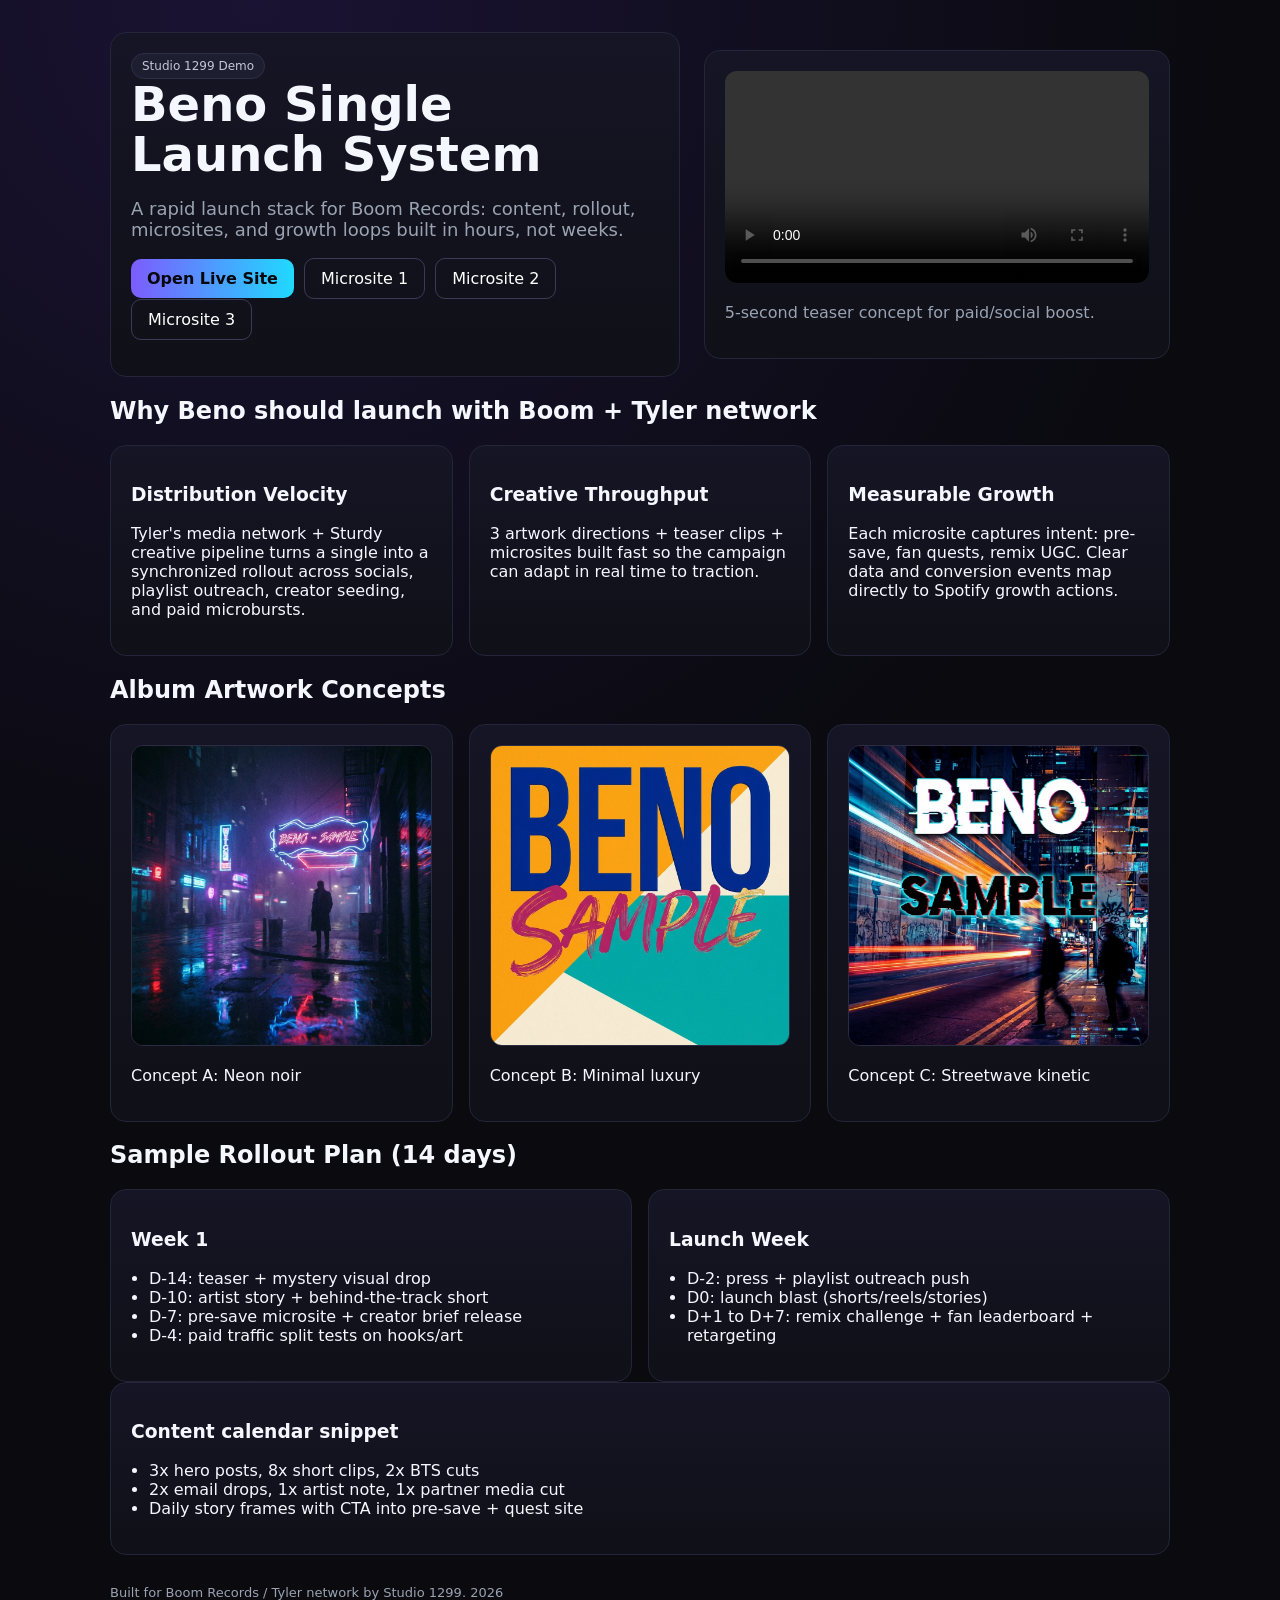
==== beno/index.html @ a6c690a3 "feat: add Beno pitch demo routes, microsites, and launch assets" ====
<!doctype html><html><head><meta charset='utf-8'><meta name='viewport' content='width=device-width,initial-scale=1'><title>Beno x Boom Records Pitch</title><link rel='stylesheet' href='./assets/style.css'></head><body><div class='container'>
<div class='hero'>
<div class='card'><span class='tag'>Studio 1299 Demo</span><h1>Beno Single Launch System</h1><p class='sub'>A rapid launch stack for Boom Records: content, rollout, microsites, and growth loops built in hours, not weeks.</p>
<p><a class='btn primary' href='./live/'>Open Live Site</a><a class='btn' href='./microsites/quest/'>Microsite 1</a><a class='btn' href='./microsites/presave/'>Microsite 2</a><a class='btn' href='./microsites/remix/'>Microsite 3</a></p></div>
<div class='card'><video controls style='width:100%;border-radius:12px' src='./assets/beno-teaser-5s.mp4'></video><p class='muted'>5-second teaser concept for paid/social boost.</p></div>
</div>

<h2>Why Beno should launch with Boom + Tyler network</h2>
<div class='grid3'>
<div class='card'><h3>Distribution Velocity</h3><p>Tyler's media network + Sturdy creative pipeline turns a single into a synchronized rollout across socials, playlist outreach, creator seeding, and paid microbursts.</p></div>
<div class='card'><h3>Creative Throughput</h3><p>3 artwork directions + teaser clips + microsites built fast so the campaign can adapt in real time to traction.</p></div>
<div class='card'><h3>Measurable Growth</h3><p>Each microsite captures intent: pre-save, fan quests, remix UGC. Clear data and conversion events map directly to Spotify growth actions.</p></div>
</div>

<h2>Album Artwork Concepts</h2>
<div class='grid3'>
<div class='card'><img class='cover' src='./assets/beno-cover-1.png'><p>Concept A: Neon noir</p></div>
<div class='card'><img class='cover' src='./assets/beno-cover-2.png'><p>Concept B: Minimal luxury</p></div>
<div class='card'><img class='cover' src='./assets/beno-cover-3.png'><p>Concept C: Streetwave kinetic</p></div>
</div>

<h2>Sample Rollout Plan (14 days)</h2>
<div class='grid2'>
<div class='card'><h3>Week 1</h3><ul><li>D-14: teaser + mystery visual drop</li><li>D-10: artist story + behind-the-track short</li><li>D-7: pre-save microsite + creator brief release</li><li>D-4: paid traffic split tests on hooks/art</li></ul></div>
<div class='card'><h3>Launch Week</h3><ul><li>D-2: press + playlist outreach push</li><li>D0: launch blast (shorts/reels/stories)</li><li>D+1 to D+7: remix challenge + fan leaderboard + retargeting</li></ul></div>
</div>

<div class='card'><h3>Content calendar snippet</h3><ul><li>3x hero posts, 8x short clips, 2x BTS cuts</li><li>2x email drops, 1x artist note, 1x partner media cut</li><li>Daily story frames with CTA into pre-save + quest site</li></ul></div>
<footer>Built for Boom Records / Tyler network by Studio 1299. <span id='year'></span></footer>
</div><script src='./assets/app.js'></script></body></html>
---- beno/assets/style.css ----
:root{--bg:#0a0a0f;--card:#12121a;--text:#f5f7ff;--muted:#9aa3b2;--accent:#7c5cff;--accent2:#20d9ff}
*{box-sizing:border-box}body{margin:0;font-family:Inter,system-ui,Arial;background:radial-gradient(circle at 20% 0%,#1a1333 0,#0a0a0f 50%);color:var(--text)}
.container{max-width:1100px;margin:0 auto;padding:32px 20px}.hero{display:grid;grid-template-columns:1.1fr .9fr;gap:24px;align-items:center}
.card{background:linear-gradient(180deg,#151525,#101018);border:1px solid #24243a;border-radius:16px;padding:20px}
h1{font-size:48px;line-height:1.05;margin:0 0 12px}.sub{color:var(--muted);font-size:18px}
.btn{display:inline-block;padding:10px 16px;border-radius:10px;border:1px solid #3b3b58;color:white;text-decoration:none;margin-right:10px}
.btn.primary{background:linear-gradient(90deg,var(--accent),var(--accent2));border:0;color:#07070c;font-weight:700}
.grid3{display:grid;grid-template-columns:repeat(3,1fr);gap:16px}.grid2{display:grid;grid-template-columns:repeat(2,1fr);gap:16px}
img.cover{width:100%;border-radius:12px;border:1px solid #2b2b42}.tag{display:inline-block;background:#1e1e31;border:1px solid #2e2e49;border-radius:999px;padding:5px 10px;font-size:12px;color:#c2c8d4}
ul{padding-left:18px}.muted{color:var(--muted)}
footer{margin-top:30px;color:var(--muted);font-size:13px}
@media (max-width:900px){.hero,.grid3,.grid2{grid-template-columns:1fr}h1{font-size:34px}}
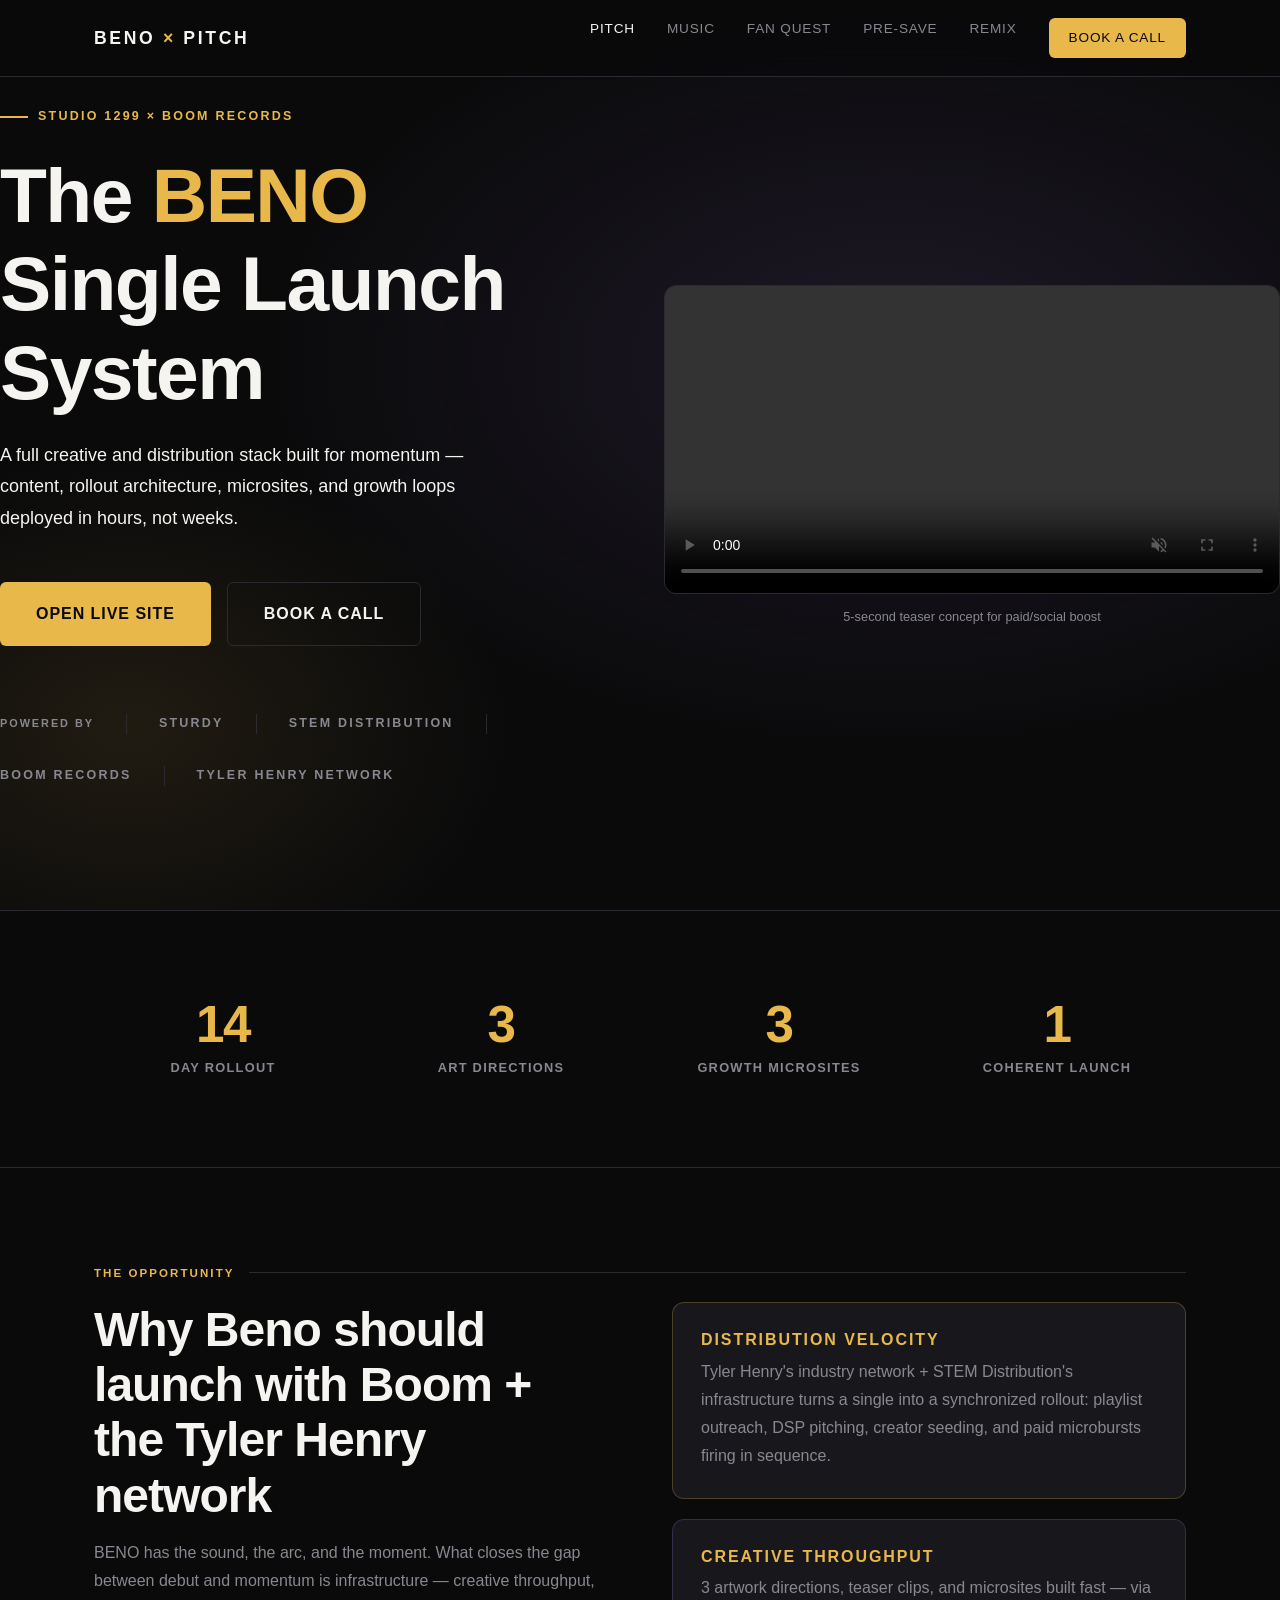
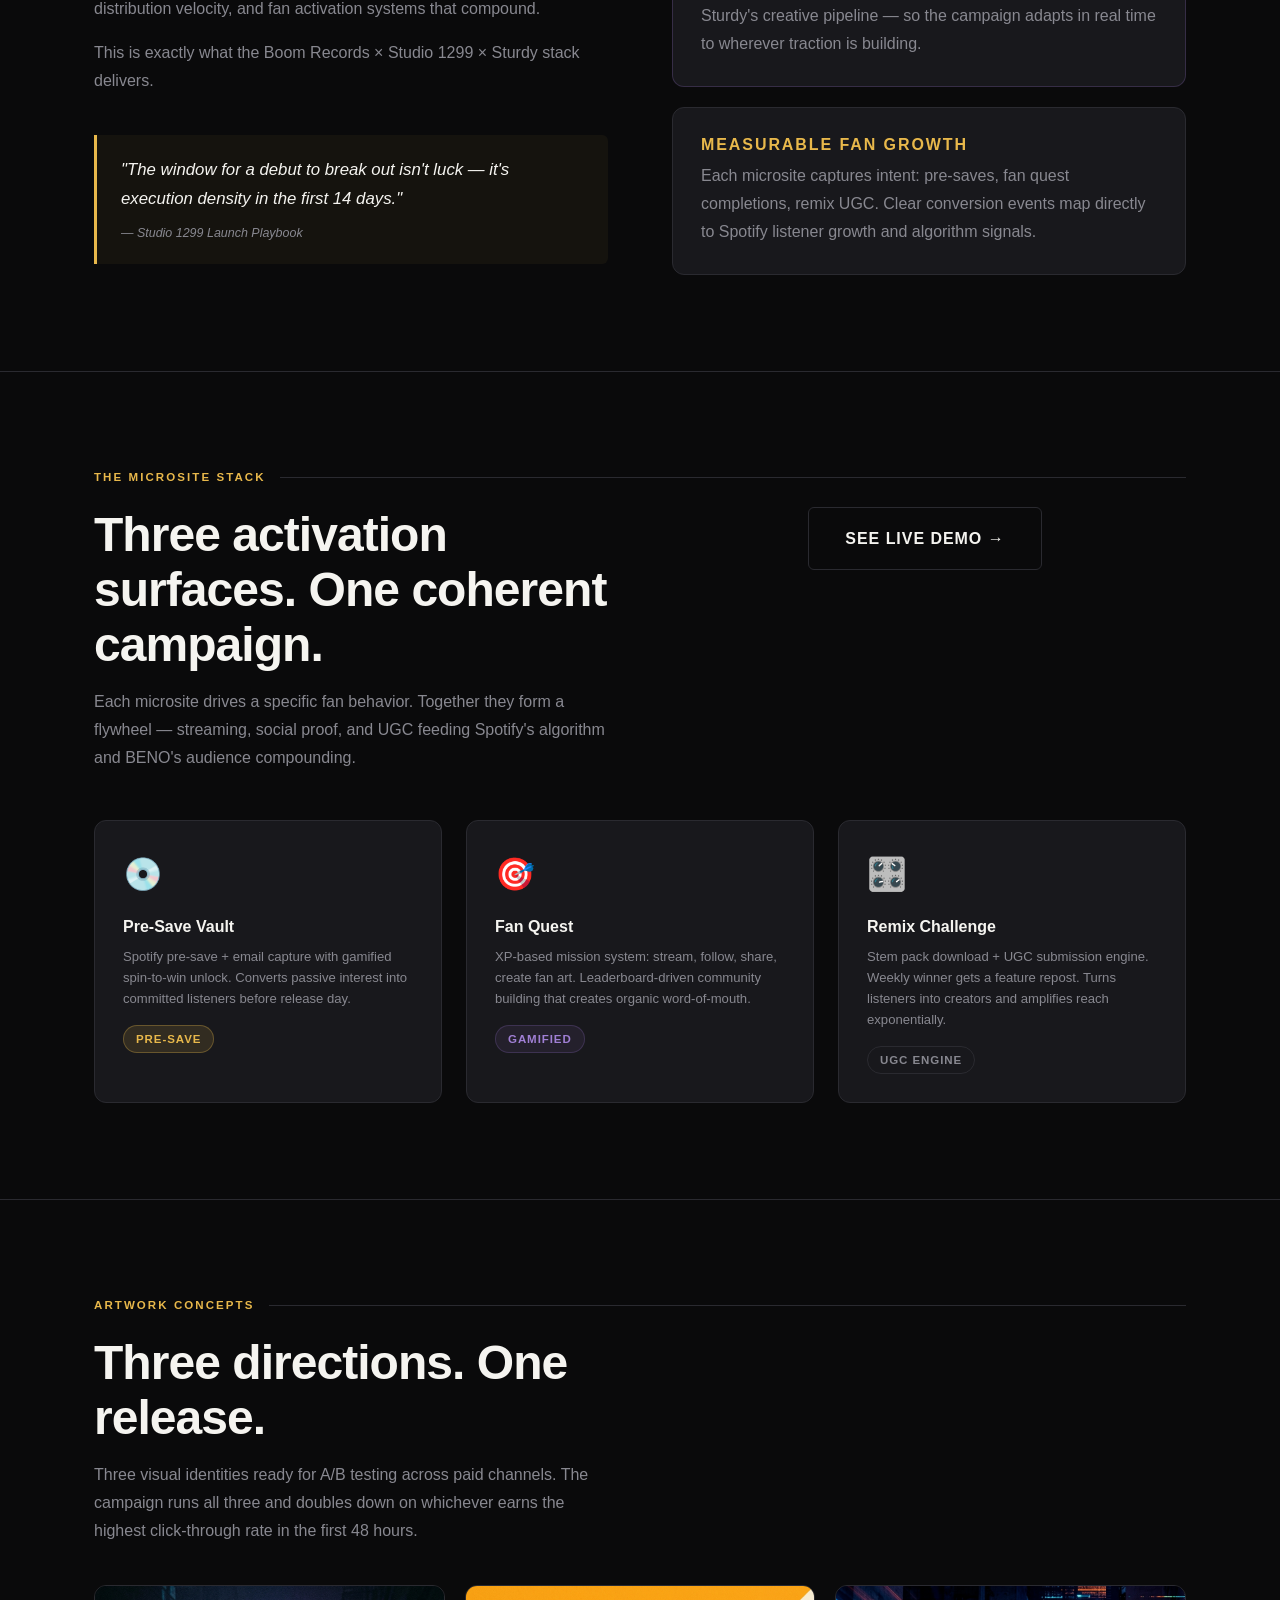
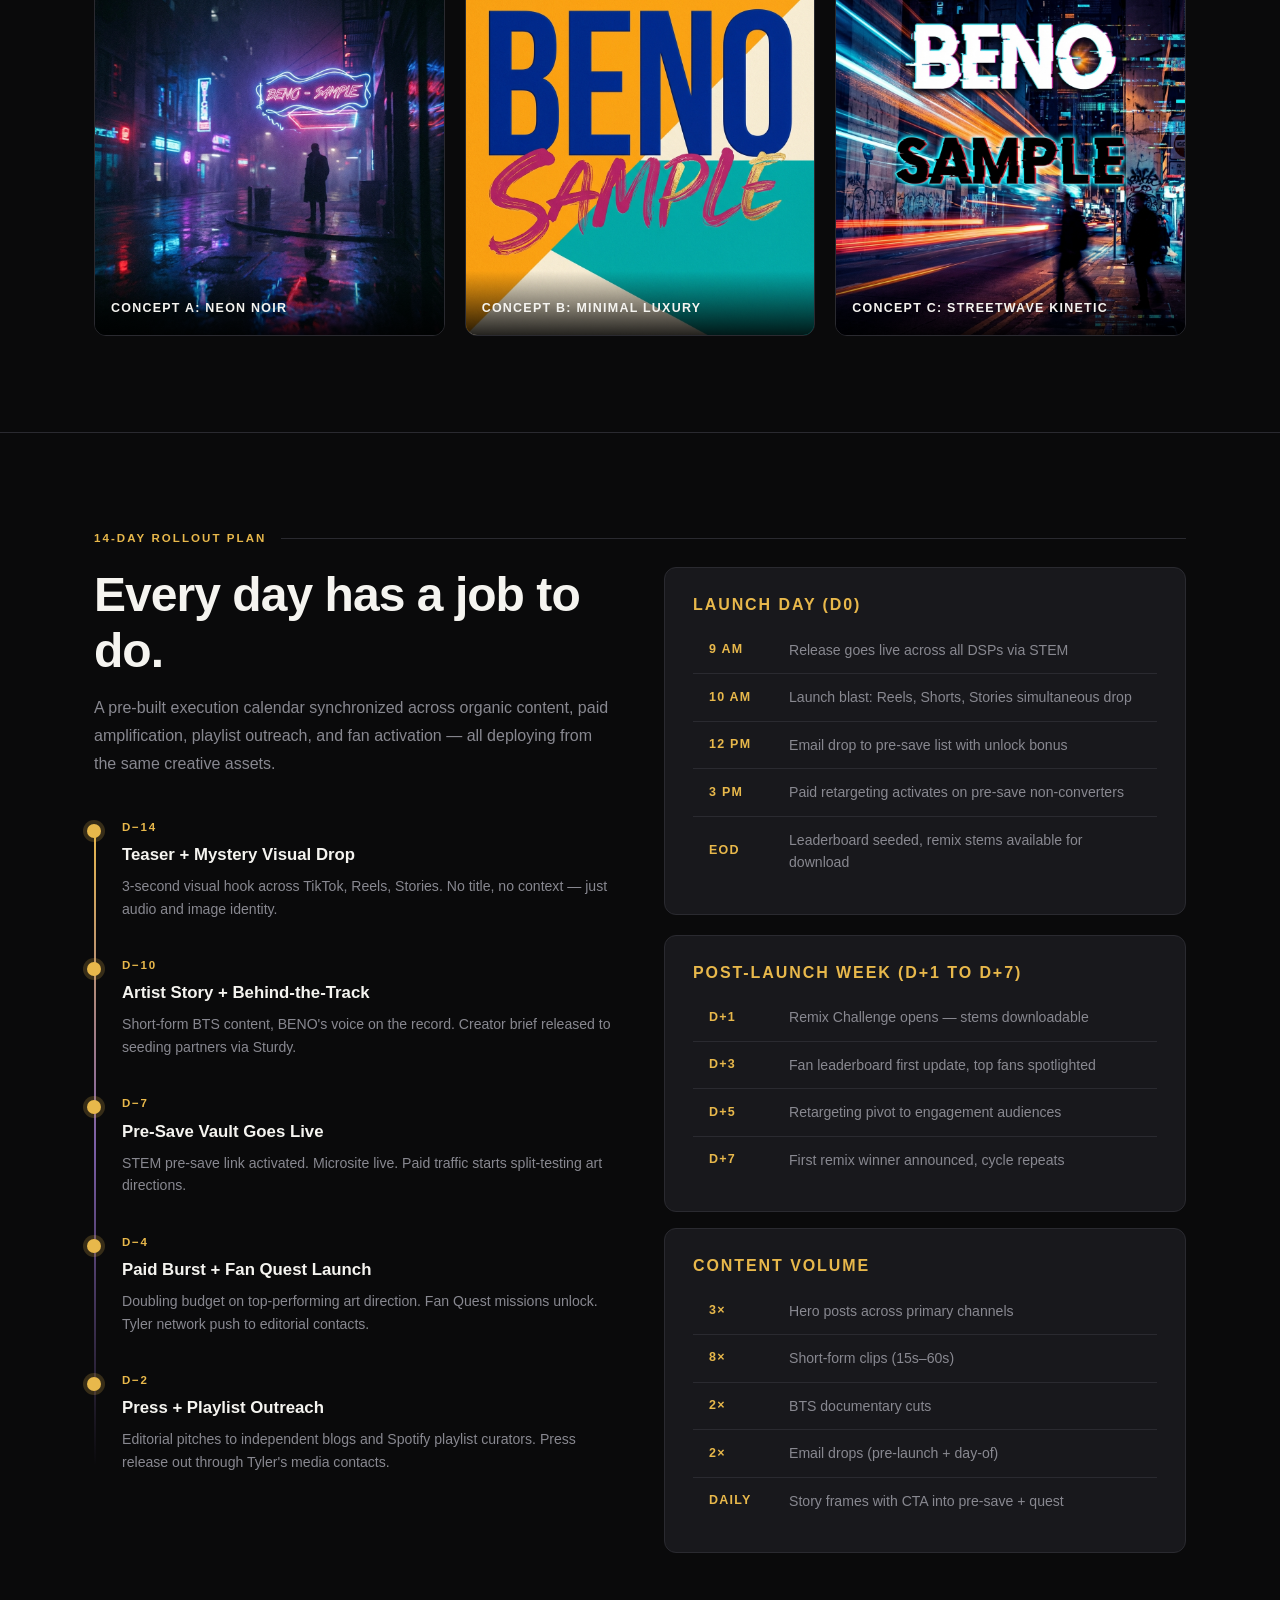
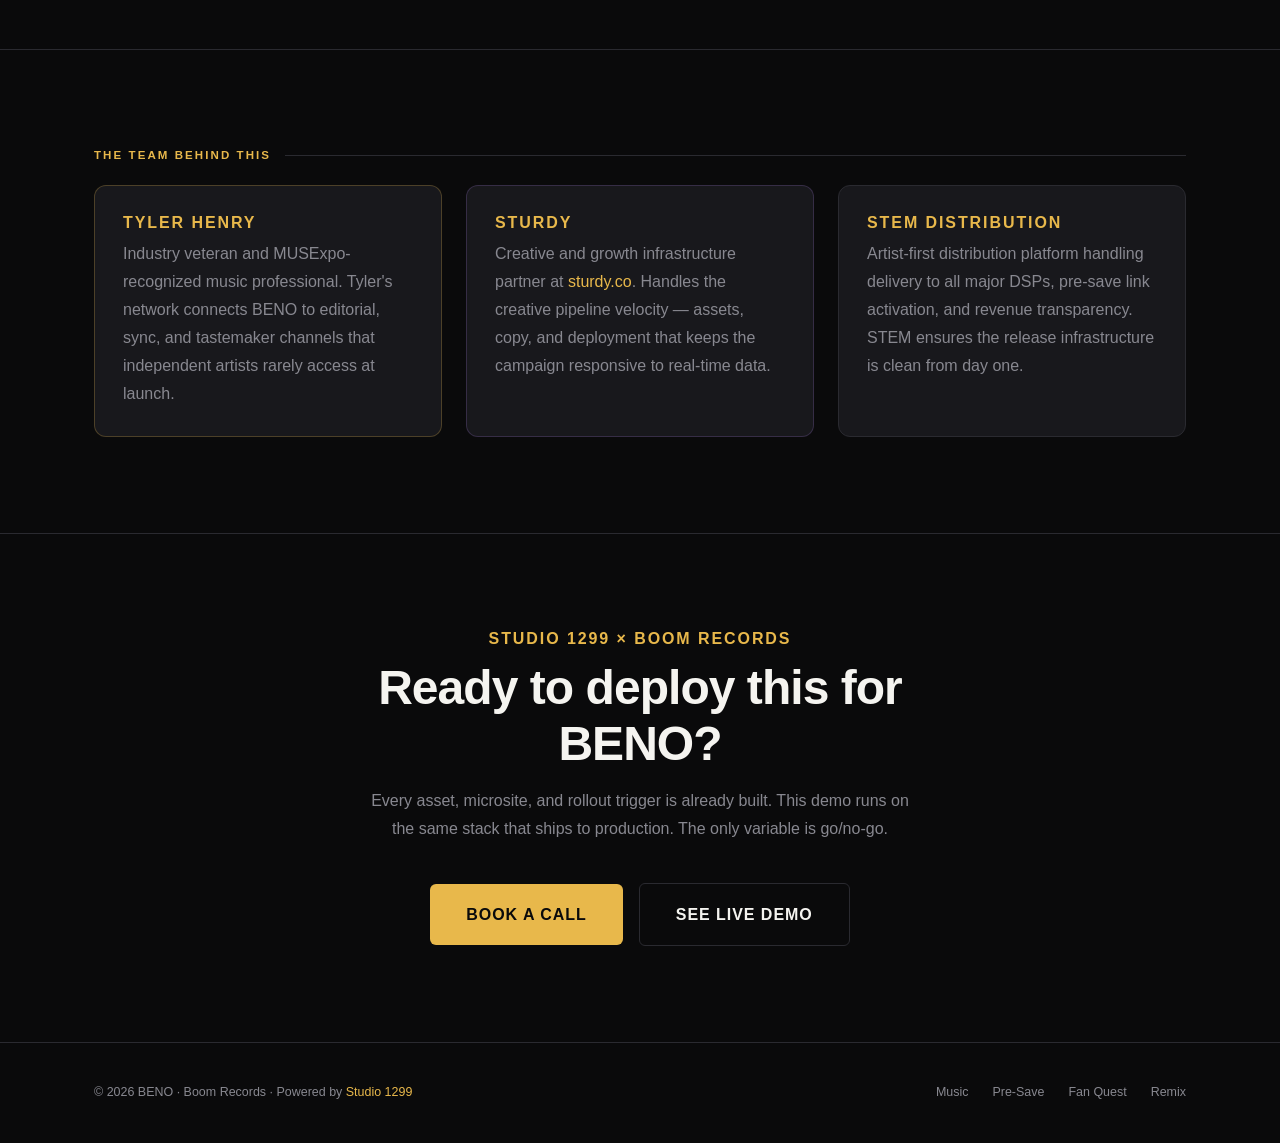
==== commit 88bbbc1d: "feat: polish Beno pitch, live, presave, and remix pages with premium design system - Rebuild beno/in" ====
--- a/beno/index.html
+++ b/beno/index.html
@@ -1,30 +1,425 @@
-<!doctype html><html><head><meta charset='utf-8'><meta name='viewport' content='width=device-width,initial-scale=1'><title>Beno x Boom Records Pitch</title><link rel='stylesheet' href='./assets/style.css'></head><body><div class='container'>
-<div class='hero'>
-<div class='card'><span class='tag'>Studio 1299 Demo</span><h1>Beno Single Launch System</h1><p class='sub'>A rapid launch stack for Boom Records: content, rollout, microsites, and growth loops built in hours, not weeks.</p>
-<p><a class='btn primary' href='./live/'>Open Live Site</a><a class='btn' href='./microsites/quest/'>Microsite 1</a><a class='btn' href='./microsites/presave/'>Microsite 2</a><a class='btn' href='./microsites/remix/'>Microsite 3</a></p></div>
-<div class='card'><video controls style='width:100%;border-radius:12px' src='./assets/beno-teaser-5s.mp4'></video><p class='muted'>5-second teaser concept for paid/social boost.</p></div>
-</div>
-
-<h2>Why Beno should launch with Boom + Tyler network</h2>
-<div class='grid3'>
-<div class='card'><h3>Distribution Velocity</h3><p>Tyler's media network + Sturdy creative pipeline turns a single into a synchronized rollout across socials, playlist outreach, creator seeding, and paid microbursts.</p></div>
-<div class='card'><h3>Creative Throughput</h3><p>3 artwork directions + teaser clips + microsites built fast so the campaign can adapt in real time to traction.</p></div>
-<div class='card'><h3>Measurable Growth</h3><p>Each microsite captures intent: pre-save, fan quests, remix UGC. Clear data and conversion events map directly to Spotify growth actions.</p></div>
-</div>
-
-<h2>Album Artwork Concepts</h2>
-<div class='grid3'>
-<div class='card'><img class='cover' src='./assets/beno-cover-1.png'><p>Concept A: Neon noir</p></div>
-<div class='card'><img class='cover' src='./assets/beno-cover-2.png'><p>Concept B: Minimal luxury</p></div>
-<div class='card'><img class='cover' src='./assets/beno-cover-3.png'><p>Concept C: Streetwave kinetic</p></div>
-</div>
-
-<h2>Sample Rollout Plan (14 days)</h2>
-<div class='grid2'>
-<div class='card'><h3>Week 1</h3><ul><li>D-14: teaser + mystery visual drop</li><li>D-10: artist story + behind-the-track short</li><li>D-7: pre-save microsite + creator brief release</li><li>D-4: paid traffic split tests on hooks/art</li></ul></div>
-<div class='card'><h3>Launch Week</h3><ul><li>D-2: press + playlist outreach push</li><li>D0: launch blast (shorts/reels/stories)</li><li>D+1 to D+7: remix challenge + fan leaderboard + retargeting</li></ul></div>
-</div>
-
-<div class='card'><h3>Content calendar snippet</h3><ul><li>3x hero posts, 8x short clips, 2x BTS cuts</li><li>2x email drops, 1x artist note, 1x partner media cut</li><li>Daily story frames with CTA into pre-save + quest site</li></ul></div>
-<footer>Built for Boom Records / Tyler network by Studio 1299. <span id='year'></span></footer>
-</div><script src='./assets/app.js'></script></body></html>
+<!DOCTYPE html>
+<html lang="en">
+<head>
+  <meta charset="UTF-8" />
+  <meta name="viewport" content="width=device-width, initial-scale=1.0" />
+  <title>BENO × Boom Records — Pitch Deck | Studio 1299</title>
+  <meta name="description" content="A rapid launch stack for Boom Records: content, rollout, microsites, and growth loops built in hours, not weeks." />
+  <meta name="robots" content="noindex" />
+  <link rel="preconnect" href="https://fonts.googleapis.com" />
+  <link rel="preconnect" href="https://fonts.gstatic.com" crossorigin />
+  <link href="https://fonts.googleapis.com/css2?family=Inter:wght@400;500;600;700;800;900&display=swap" rel="stylesheet" />
+  <link rel="stylesheet" href="./assets/beno.css" />
+  <style>
+    /* Pitch-specific overrides */
+    .pitch-hero {
+      min-height: 100vh;
+      display: grid;
+      grid-template-columns: 1fr 1fr;
+      gap: 48px;
+      align-items: center;
+      padding-top: 100px;
+      position: relative;
+      overflow: hidden;
+    }
+    .pitch-hero::before {
+      content: '';
+      position: absolute;
+      inset: 0;
+      background: radial-gradient(ellipse 70% 60% at 70% 40%, rgba(123,94,167,0.18) 0%, transparent 70%),
+                  radial-gradient(ellipse 50% 50% at 10% 80%, rgba(232,184,75,0.1) 0%, transparent 60%);
+      pointer-events: none;
+    }
+    .pitch-hero-left { position: relative; z-index: 2; }
+    .pitch-hero-right { position: relative; z-index: 2; }
+    .partner-strip {
+      display: flex;
+      align-items: center;
+      gap: 32px;
+      flex-wrap: wrap;
+      padding: 28px 0;
+    }
+    .partner-strip-label {
+      font-size: 0.68rem;
+      font-weight: 700;
+      letter-spacing: 0.18em;
+      text-transform: uppercase;
+      color: var(--gray);
+      white-space: nowrap;
+    }
+    .partner-strip-divider {
+      width: 1px;
+      height: 20px;
+      background: var(--border);
+    }
+    .microsite-card {
+      background: var(--card);
+      border: 1px solid var(--border);
+      border-radius: var(--radius);
+      padding: 28px;
+      transition: border-color var(--transition), transform var(--transition);
+      text-decoration: none;
+      display: block;
+    }
+    .microsite-card:hover {
+      border-color: rgba(232,184,75,0.4);
+      transform: translateY(-4px);
+      opacity: 1;
+    }
+    .microsite-card-icon {
+      font-size: 2rem;
+      margin-bottom: 14px;
+    }
+    .microsite-card-title {
+      font-size: 1rem;
+      font-weight: 700;
+      color: var(--white);
+      margin-bottom: 6px;
+    }
+    .microsite-card-desc {
+      font-size: 0.82rem;
+      color: var(--gray);
+      line-height: 1.6;
+    }
+    .rollout-table {
+      width: 100%;
+      border-collapse: collapse;
+    }
+    .rollout-table td {
+      padding: 12px 16px;
+      border-bottom: 1px solid var(--border);
+      font-size: 0.88rem;
+    }
+    .rollout-table td:first-child {
+      color: var(--gold);
+      font-weight: 700;
+      font-size: 0.78rem;
+      letter-spacing: 0.1em;
+      text-transform: uppercase;
+      white-space: nowrap;
+      width: 80px;
+    }
+    .rollout-table td:last-child { color: var(--gray); }
+    .rollout-table tr:last-child td { border-bottom: none; }
+    .pitch-quote {
+      border-left: 3px solid var(--gold);
+      padding: 20px 24px;
+      background: rgba(232,184,75,0.05);
+      border-radius: 0 var(--radius-sm) var(--radius-sm) 0;
+    }
+    .pitch-quote p { color: var(--white); font-style: italic; font-size: 1.05rem; }
+    .pitch-quote cite { font-size: 0.78rem; color: var(--gray); margin-top: 10px; display: block; }
+    @media (max-width: 900px) {
+      .pitch-hero { grid-template-columns: 1fr; min-height: auto; padding-top: 120px; }
+    }
+  </style>
+</head>
+<body>
+
+<!-- NAV -->
+<nav class="nav">
+  <div class="container nav-inner">
+    <a href="./index.html" class="nav-logo">BENO <span>×</span> Pitch</a>
+    <div class="nav-links" id="nav-links">
+      <a href="./index.html" class="active">Pitch</a>
+      <a href="./live/index.html">Music</a>
+      <a href="./microsites/quest/index.html">Fan Quest</a>
+      <a href="./microsites/presave/index.html">Pre-Save</a>
+      <a href="./microsites/remix/index.html">Remix</a>
+      <a href="mailto:hello@studio1299.com" class="nav-cta">Book a Call</a>
+    </div>
+    <button id="nav-toggle" style="display:none;background:none;border:1px solid var(--border);color:var(--white);padding:8px 12px;border-radius:var(--radius-sm);cursor:pointer;font-size:0.85rem">Menu</button>
+  </div>
+</nav>
+
+<!-- HERO -->
+<section class="pitch-hero section">
+  <div class="pitch-hero-left">
+    <div class="hero-eyebrow">Studio 1299 × Boom Records</div>
+    <h1 class="hero-title">
+      The <span class="accent">BENO</span><br>Single Launch<br>System
+    </h1>
+    <p class="lead hero-subtitle">
+      A full creative and distribution stack built for momentum — content, rollout architecture, microsites, and growth loops deployed in hours, not weeks.
+    </p>
+    <div class="flex gap-16" style="flex-wrap:wrap">
+      <a href="./live/index.html" class="btn btn-primary btn-lg">Open Live Site</a>
+      <a href="mailto:hello@studio1299.com" class="btn btn-outline btn-lg">Book a Call</a>
+    </div>
+    <div class="partner-strip mt-40 fade-in">
+      <span class="partner-strip-label">Powered by</span>
+      <div class="partner-strip-divider"></div>
+      <a href="https://sturdy.co" target="_blank" rel="noopener" class="partner-logo">Sturdy</a>
+      <div class="partner-strip-divider"></div>
+      <span class="partner-logo">STEM Distribution</span>
+      <div class="partner-strip-divider"></div>
+      <span class="partner-logo">Boom Records</span>
+      <div class="partner-strip-divider"></div>
+      <span class="partner-logo">Tyler Henry Network</span>
+    </div>
+  </div>
+  <div class="pitch-hero-right fade-in">
+    <div class="video-wrap">
+      <video controls autoplay muted loop playsinline src="./assets/beno-teaser-5s.mp4"></video>
+    </div>
+    <p style="font-size:0.8rem;color:var(--gray);margin-top:12px;text-align:center">5-second teaser concept for paid/social boost</p>
+  </div>
+</section>
+
+<hr class="divider" />
+
+<!-- STATS -->
+<section class="section-sm">
+  <div class="container">
+    <div class="grid-4 fade-in">
+      <div class="stat-card">
+        <div class="stat-number">14</div>
+        <div class="stat-label">Day Rollout</div>
+      </div>
+      <div class="stat-card">
+        <div class="stat-number">3</div>
+        <div class="stat-label">Art Directions</div>
+      </div>
+      <div class="stat-card">
+        <div class="stat-number">3</div>
+        <div class="stat-label">Growth Microsites</div>
+      </div>
+      <div class="stat-card">
+        <div class="stat-number">1</div>
+        <div class="stat-label">Coherent Launch</div>
+      </div>
+    </div>
+  </div>
+</section>
+
+<hr class="divider" />
+
+<!-- WHY -->
+<section class="section" id="why">
+  <div class="container">
+    <div class="section-label">The Opportunity</div>
+    <div class="grid-2" style="gap:64px;align-items:start">
+      <div>
+        <h2>Why Beno should launch with Boom + the Tyler Henry network</h2>
+        <p class="mt-16">BENO has the sound, the arc, and the moment. What closes the gap between debut and momentum is infrastructure — creative throughput, distribution velocity, and fan activation systems that compound.</p>
+        <p class="mt-16">This is exactly what the Boom Records × Studio 1299 × Sturdy stack delivers.</p>
+        <div class="pitch-quote mt-40">
+          <p>"The window for a debut to break out isn't luck — it's execution density in the first 14 days."</p>
+          <cite>— Studio 1299 Launch Playbook</cite>
+        </div>
+      </div>
+      <div class="fade-in">
+        <div class="card card-gold" style="margin-bottom:20px">
+          <h4>Distribution Velocity</h4>
+          <p class="mt-8">Tyler Henry's industry network + STEM Distribution's infrastructure turns a single into a synchronized rollout: playlist outreach, DSP pitching, creator seeding, and paid microbursts firing in sequence.</p>
+        </div>
+        <div class="card card-purple" style="margin-bottom:20px">
+          <h4>Creative Throughput</h4>
+          <p class="mt-8">3 artwork directions, teaser clips, and microsites built fast — via Sturdy's creative pipeline — so the campaign adapts in real time to wherever traction is building.</p>
+        </div>
+        <div class="card">
+          <h4>Measurable Fan Growth</h4>
+          <p class="mt-8">Each microsite captures intent: pre-saves, fan quest completions, remix UGC. Clear conversion events map directly to Spotify listener growth and algorithm signals.</p>
+        </div>
+      </div>
+    </div>
+  </div>
+</section>
+
+<hr class="divider" />
+
+<!-- MICROSITES -->
+<section class="section" id="microsites">
+  <div class="container">
+    <div class="section-label">The Microsite Stack</div>
+    <div class="grid-2" style="gap:48px;align-items:start;margin-bottom:48px">
+      <div>
+        <h2>Three activation surfaces. One coherent campaign.</h2>
+        <p class="mt-16">Each microsite drives a specific fan behavior. Together they form a flywheel — streaming, social proof, and UGC feeding Spotify's algorithm and BENO's audience compounding.</p>
+      </div>
+      <div class="flex-center">
+        <a href="./live/index.html" class="btn btn-outline btn-lg">See Live Demo →</a>
+      </div>
+    </div>
+    <div class="grid-3 fade-in">
+      <a href="./microsites/presave/index.html" class="microsite-card">
+        <div class="microsite-card-icon">💿</div>
+        <div class="microsite-card-title">Pre-Save Vault</div>
+        <div class="microsite-card-desc">Spotify pre-save + email capture with gamified spin-to-win unlock. Converts passive interest into committed listeners before release day.</div>
+        <div class="mt-16"><span class="tag tag-gold">Pre-Save</span></div>
+      </a>
+      <a href="./microsites/quest/index.html" class="microsite-card">
+        <div class="microsite-card-icon">🎯</div>
+        <div class="microsite-card-title">Fan Quest</div>
+        <div class="microsite-card-desc">XP-based mission system: stream, follow, share, create fan art. Leaderboard-driven community building that creates organic word-of-mouth.</div>
+        <div class="mt-16"><span class="tag tag-purple">Gamified</span></div>
+      </a>
+      <a href="./microsites/remix/index.html" class="microsite-card">
+        <div class="microsite-card-icon">🎛️</div>
+        <div class="microsite-card-title">Remix Challenge</div>
+        <div class="microsite-card-desc">Stem pack download + UGC submission engine. Weekly winner gets a feature repost. Turns listeners into creators and amplifies reach exponentially.</div>
+        <div class="mt-16"><span class="tag tag-dark">UGC Engine</span></div>
+      </a>
+    </div>
+  </div>
+</section>
+
+<hr class="divider" />
+
+<!-- ALBUM ART -->
+<section class="section" id="art">
+  <div class="container">
+    <div class="section-label">Artwork Concepts</div>
+    <div class="grid-2" style="gap:48px;align-items:start;margin-bottom:40px">
+      <div>
+        <h2>Three directions. One release.</h2>
+        <p class="mt-16">Three visual identities ready for A/B testing across paid channels. The campaign runs all three and doubles down on whichever earns the highest click-through rate in the first 48 hours.</p>
+      </div>
+    </div>
+    <div class="album-grid fade-in">
+      <div class="album-card">
+        <img src="./assets/beno-cover-1.png" alt="BENO Concept A — Neon Noir" />
+        <div class="album-card-label">Concept A: Neon Noir</div>
+      </div>
+      <div class="album-card">
+        <img src="./assets/beno-cover-2.png" alt="BENO Concept B — Minimal Luxury" />
+        <div class="album-card-label">Concept B: Minimal Luxury</div>
+      </div>
+      <div class="album-card">
+        <img src="./assets/beno-cover-3.png" alt="BENO Concept C — Streetwave Kinetic" />
+        <div class="album-card-label">Concept C: Streetwave Kinetic</div>
+      </div>
+    </div>
+  </div>
+</section>
+
+<hr class="divider" />
+
+<!-- ROLLOUT PLAN -->
+<section class="section" id="rollout">
+  <div class="container">
+    <div class="section-label">14-Day Rollout Plan</div>
+    <div class="grid-2" style="gap:48px;align-items:start">
+      <div>
+        <h2>Every day has a job to do.</h2>
+        <p class="mt-16">A pre-built execution calendar synchronized across organic content, paid amplification, playlist outreach, and fan activation — all deploying from the same creative assets.</p>
+        <div class="mt-40">
+          <div class="timeline fade-in">
+            <div class="timeline-item">
+              <div class="timeline-month">D−14</div>
+              <div class="timeline-title">Teaser + Mystery Visual Drop</div>
+              <div class="timeline-desc">3-second visual hook across TikTok, Reels, Stories. No title, no context — just audio and image identity.</div>
+            </div>
+            <div class="timeline-item">
+              <div class="timeline-month">D−10</div>
+              <div class="timeline-title">Artist Story + Behind-the-Track</div>
+              <div class="timeline-desc">Short-form BTS content, BENO's voice on the record. Creator brief released to seeding partners via Sturdy.</div>
+            </div>
+            <div class="timeline-item">
+              <div class="timeline-month">D−7</div>
+              <div class="timeline-title">Pre-Save Vault Goes Live</div>
+              <div class="timeline-desc">STEM pre-save link activated. Microsite live. Paid traffic starts split-testing art directions.</div>
+            </div>
+            <div class="timeline-item">
+              <div class="timeline-month">D−4</div>
+              <div class="timeline-title">Paid Burst + Fan Quest Launch</div>
+              <div class="timeline-desc">Doubling budget on top-performing art direction. Fan Quest missions unlock. Tyler network push to editorial contacts.</div>
+            </div>
+            <div class="timeline-item">
+              <div class="timeline-month">D−2</div>
+              <div class="timeline-title">Press + Playlist Outreach</div>
+              <div class="timeline-desc">Editorial pitches to independent blogs and Spotify playlist curators. Press release out through Tyler's media contacts.</div>
+            </div>
+          </div>
+        </div>
+      </div>
+      <div class="fade-in">
+        <div class="card" style="margin-bottom:20px">
+          <h4>Launch Day (D0)</h4>
+          <table class="rollout-table" style="margin-top:12px">
+            <tr><td>9 AM</td><td>Release goes live across all DSPs via STEM</td></tr>
+            <tr><td>10 AM</td><td>Launch blast: Reels, Shorts, Stories simultaneous drop</td></tr>
+            <tr><td>12 PM</td><td>Email drop to pre-save list with unlock bonus</td></tr>
+            <tr><td>3 PM</td><td>Paid retargeting activates on pre-save non-converters</td></tr>
+            <tr><td>EOD</td><td>Leaderboard seeded, remix stems available for download</td></tr>
+          </table>
+        </div>
+        <div class="card">
+          <h4>Post-Launch Week (D+1 to D+7)</h4>
+          <table class="rollout-table" style="margin-top:12px">
+            <tr><td>D+1</td><td>Remix Challenge opens — stems downloadable</td></tr>
+            <tr><td>D+3</td><td>Fan leaderboard first update, top fans spotlighted</td></tr>
+            <tr><td>D+5</td><td>Retargeting pivot to engagement audiences</td></tr>
+            <tr><td>D+7</td><td>First remix winner announced, cycle repeats</td></tr>
+          </table>
+        </div>
+        <div class="card mt-16">
+          <h4>Content Volume</h4>
+          <table class="rollout-table" style="margin-top:12px">
+            <tr><td>3×</td><td>Hero posts across primary channels</td></tr>
+            <tr><td>8×</td><td>Short-form clips (15s–60s)</td></tr>
+            <tr><td>2×</td><td>BTS documentary cuts</td></tr>
+            <tr><td>2×</td><td>Email drops (pre-launch + day-of)</td></tr>
+            <tr><td>Daily</td><td>Story frames with CTA into pre-save + quest</td></tr>
+          </table>
+        </div>
+      </div>
+    </div>
+  </div>
+</section>
+
+<hr class="divider" />
+
+<!-- PARTNERS -->
+<section class="section">
+  <div class="container">
+    <div class="section-label">The Team Behind This</div>
+    <div class="grid-3 fade-in">
+      <div class="card card-gold">
+        <h4>Tyler Henry</h4>
+        <p class="mt-8">Industry veteran and MUSExpo-recognized music professional. Tyler's network connects BENO to editorial, sync, and tastemaker channels that independent artists rarely access at launch.</p>
+      </div>
+      <div class="card card-purple">
+        <h4>Sturdy</h4>
+        <p class="mt-8">Creative and growth infrastructure partner at <a href="https://sturdy.co" target="_blank" rel="noopener">sturdy.co</a>. Handles the creative pipeline velocity — assets, copy, and deployment that keeps the campaign responsive to real-time data.</p>
+      </div>
+      <div class="card">
+        <h4>STEM Distribution</h4>
+        <p class="mt-8">Artist-first distribution platform handling delivery to all major DSPs, pre-save link activation, and revenue transparency. STEM ensures the release infrastructure is clean from day one.</p>
+      </div>
+    </div>
+  </div>
+</section>
+
+<hr class="divider" />
+
+<!-- CTA -->
+<section class="section">
+  <div class="container text-center fade-in" style="max-width:600px;margin:0 auto">
+    <h4>Studio 1299 × Boom Records</h4>
+    <h2 style="margin-top:12px">Ready to deploy this for BENO?</h2>
+    <p class="mt-16">Every asset, microsite, and rollout trigger is already built. This demo runs on the same stack that ships to production. The only variable is go/no-go.</p>
+    <div class="flex-center gap-16 mt-40" style="flex-wrap:wrap">
+      <a href="mailto:hello@studio1299.com" class="btn btn-primary btn-lg">Book a Call</a>
+      <a href="./live/index.html" class="btn btn-outline btn-lg">See Live Demo</a>
+    </div>
+  </div>
+</section>
+
+<!-- FOOTER -->
+<footer class="footer">
+  <div class="container footer-inner">
+    <span class="footer-copy">&copy; <span id="year"></span> BENO &middot; Boom Records &middot; Powered by <a href="https://studio1299.com">Studio 1299</a></span>
+    <div class="flex gap-24">
+      <a href="./live/index.html" style="font-size:0.78rem;color:var(--gray)">Music</a>
+      <a href="./microsites/presave/index.html" style="font-size:0.78rem;color:var(--gray)">Pre-Save</a>
+      <a href="./microsites/quest/index.html" style="font-size:0.78rem;color:var(--gray)">Fan Quest</a>
+      <a href="./microsites/remix/index.html" style="font-size:0.78rem;color:var(--gray)">Remix</a>
+    </div>
+  </div>
+</footer>
+
+<script src="./assets/beno.js"></script>
+<script>const y=document.getElementById('year');if(y)y.textContent=new Date().getFullYear();</script>
+</body>
+</html>
--- a/beno/assets/beno.css
+++ b/beno/assets/beno.css
@@ -0,0 +1,519 @@
+/* =========================================================
+   BENO — Shared Styles
+   Studio 1299 × Boom Records
+   ========================================================= */
+
+:root {
+  --black:   #0a0a0b;
+  --dark:    #111113;
+  --card:    #18181c;
+  --border:  #2a2a30;
+  --gold:    #e8b84b;
+  --gold-dim:#a87d2a;
+  --purple:  #7b5ea7;
+  --purple-light: #a07fd4;
+  --white:   #f5f4f0;
+  --gray:    #888890;
+  --danger:  #e84b4b;
+  --font-display: 'Inter', 'Helvetica Neue', Arial, sans-serif;
+  --radius:  12px;
+  --radius-sm: 6px;
+  --transition: 0.25s cubic-bezier(0.4, 0, 0.2, 1);
+  --glow-gold: 0 0 40px rgba(232,184,75,0.18);
+  --glow-purple: 0 0 40px rgba(123,94,167,0.22);
+}
+
+*, *::before, *::after { box-sizing: border-box; margin: 0; padding: 0; }
+
+html { scroll-behavior: smooth; }
+
+body {
+  background: var(--black);
+  color: var(--white);
+  font-family: var(--font-display);
+  font-size: 16px;
+  line-height: 1.6;
+  min-height: 100vh;
+  -webkit-font-smoothing: antialiased;
+}
+
+/* ── Typography ── */
+h1, h2, h3, h4 {
+  font-weight: 700;
+  letter-spacing: -0.02em;
+  line-height: 1.15;
+}
+h1 { font-size: clamp(2.4rem, 6vw, 5.5rem); }
+h2 { font-size: clamp(1.6rem, 4vw, 3rem); }
+h3 { font-size: clamp(1.1rem, 2.5vw, 1.6rem); }
+h4 { font-size: 1rem; text-transform: uppercase; letter-spacing: 0.12em; color: var(--gold); }
+
+p { color: var(--gray); line-height: 1.75; }
+p.lead { color: var(--white); font-size: 1.125rem; }
+
+a { color: var(--gold); text-decoration: none; transition: opacity var(--transition); }
+a:hover { opacity: 0.75; }
+
+/* ── Layout ── */
+.container { width: 100%; max-width: 1140px; margin: 0 auto; padding: 0 24px; }
+.section { padding: 96px 0; }
+.section-sm { padding: 56px 0; }
+.grid-2 { display: grid; grid-template-columns: repeat(2, 1fr); gap: 28px; }
+.grid-3 { display: grid; grid-template-columns: repeat(3, 1fr); gap: 24px; }
+.grid-4 { display: grid; grid-template-columns: repeat(4, 1fr); gap: 20px; }
+.flex { display: flex; }
+.flex-center { display: flex; align-items: center; justify-content: center; }
+.flex-between { display: flex; align-items: center; justify-content: space-between; }
+.gap-4 { gap: 4px; }
+.gap-8 { gap: 8px; }
+.gap-16 { gap: 16px; }
+.gap-24 { gap: 24px; }
+.text-center { text-align: center; }
+.mt-8 { margin-top: 8px; }
+.mt-16 { margin-top: 16px; }
+.mt-24 { margin-top: 24px; }
+.mt-40 { margin-top: 40px; }
+.mt-64 { margin-top: 64px; }
+
+/* ── Navigation ── */
+.nav {
+  position: fixed;
+  top: 0; left: 0; right: 0;
+  z-index: 100;
+  padding: 18px 0;
+  background: rgba(10,10,11,0.85);
+  backdrop-filter: blur(18px);
+  -webkit-backdrop-filter: blur(18px);
+  border-bottom: 1px solid var(--border);
+}
+.nav-inner { display: flex; align-items: center; justify-content: space-between; }
+.nav-logo {
+  font-size: 1.1rem;
+  font-weight: 800;
+  letter-spacing: 0.15em;
+  text-transform: uppercase;
+  color: var(--white);
+}
+.nav-logo span { color: var(--gold); }
+.nav-links { display: flex; gap: 32px; }
+.nav-links a {
+  font-size: 0.85rem;
+  font-weight: 500;
+  letter-spacing: 0.06em;
+  text-transform: uppercase;
+  color: var(--gray);
+  transition: color var(--transition);
+}
+.nav-links a:hover, .nav-links a.active { color: var(--white); }
+.nav-cta {
+  background: var(--gold);
+  color: var(--black) !important;
+  padding: 9px 20px;
+  border-radius: var(--radius-sm);
+  font-weight: 700;
+  font-size: 0.82rem;
+  letter-spacing: 0.08em;
+}
+.nav-cta:hover { background: #f0c96a !important; opacity: 1 !important; }
+
+/* ── Hero ── */
+.hero {
+  min-height: 100vh;
+  display: flex;
+  align-items: center;
+  padding-top: 80px;
+  position: relative;
+  overflow: hidden;
+}
+.hero::before {
+  content: '';
+  position: absolute;
+  inset: 0;
+  background: radial-gradient(ellipse 70% 60% at 60% 40%, rgba(123,94,167,0.15) 0%, transparent 70%),
+              radial-gradient(ellipse 50% 50% at 20% 80%, rgba(232,184,75,0.08) 0%, transparent 60%);
+  pointer-events: none;
+}
+.hero-eyebrow {
+  display: inline-flex;
+  align-items: center;
+  gap: 10px;
+  font-size: 0.78rem;
+  font-weight: 700;
+  letter-spacing: 0.18em;
+  text-transform: uppercase;
+  color: var(--gold);
+  margin-bottom: 24px;
+}
+.hero-eyebrow::before {
+  content: '';
+  display: block;
+  width: 28px;
+  height: 2px;
+  background: var(--gold);
+}
+.hero-title { margin-bottom: 24px; }
+.hero-title .accent { color: var(--gold); }
+.hero-subtitle { max-width: 520px; margin-bottom: 48px; }
+
+/* ── Buttons ── */
+.btn {
+  display: inline-flex;
+  align-items: center;
+  gap: 10px;
+  padding: 14px 28px;
+  border-radius: var(--radius-sm);
+  font-size: 0.9rem;
+  font-weight: 700;
+  letter-spacing: 0.06em;
+  text-transform: uppercase;
+  transition: all var(--transition);
+  cursor: pointer;
+  border: none;
+}
+.btn-primary {
+  background: var(--gold);
+  color: var(--black);
+}
+.btn-primary:hover {
+  background: #f0c96a;
+  color: var(--black);
+  transform: translateY(-2px);
+  box-shadow: 0 8px 24px rgba(232,184,75,0.3);
+}
+.btn-outline {
+  background: transparent;
+  color: var(--white);
+  border: 1.5px solid var(--border);
+}
+.btn-outline:hover {
+  border-color: var(--white);
+  transform: translateY(-2px);
+}
+.btn-ghost {
+  background: rgba(255,255,255,0.06);
+  color: var(--white);
+}
+.btn-ghost:hover {
+  background: rgba(255,255,255,0.12);
+  transform: translateY(-2px);
+}
+.btn-sm { padding: 9px 18px; font-size: 0.78rem; }
+.btn-lg { padding: 18px 36px; font-size: 1rem; }
+
+/* ── Cards ── */
+.card {
+  background: var(--card);
+  border: 1px solid var(--border);
+  border-radius: var(--radius);
+  padding: 28px;
+  transition: border-color var(--transition), transform var(--transition);
+}
+.card:hover {
+  border-color: rgba(232,184,75,0.35);
+  transform: translateY(-4px);
+}
+.card-gold { border-color: rgba(232,184,75,0.25); }
+.card-purple { border-color: rgba(123,94,167,0.3); }
+
+/* ── Album Art ── */
+.album-grid { display: grid; grid-template-columns: repeat(3, 1fr); gap: 20px; }
+.album-card {
+  position: relative;
+  border-radius: var(--radius);
+  overflow: hidden;
+  aspect-ratio: 1;
+  background: var(--card);
+  border: 1px solid var(--border);
+  transition: transform var(--transition), box-shadow var(--transition);
+}
+.album-card:hover {
+  transform: translateY(-6px) scale(1.01);
+  box-shadow: var(--glow-gold);
+}
+.album-card img {
+  width: 100%;
+  height: 100%;
+  object-fit: cover;
+  display: block;
+}
+.album-card-label {
+  position: absolute;
+  bottom: 0;
+  left: 0;
+  right: 0;
+  padding: 28px 16px 16px;
+  background: linear-gradient(transparent, rgba(0,0,0,0.85));
+  font-size: 0.78rem;
+  font-weight: 700;
+  letter-spacing: 0.1em;
+  text-transform: uppercase;
+  color: var(--white);
+}
+
+/* ── Timeline ── */
+.timeline { position: relative; padding-left: 28px; }
+.timeline::before {
+  content: '';
+  position: absolute;
+  left: 0; top: 8px; bottom: 8px;
+  width: 2px;
+  background: linear-gradient(var(--gold), var(--purple), transparent);
+}
+.timeline-item {
+  position: relative;
+  padding-bottom: 36px;
+}
+.timeline-item::before {
+  content: '';
+  position: absolute;
+  left: -35px;
+  top: 6px;
+  width: 14px;
+  height: 14px;
+  border-radius: 50%;
+  background: var(--gold);
+  box-shadow: 0 0 0 4px rgba(232,184,75,0.2);
+}
+.timeline-item:last-child { padding-bottom: 0; }
+.timeline-month {
+  font-size: 0.72rem;
+  font-weight: 700;
+  letter-spacing: 0.15em;
+  text-transform: uppercase;
+  color: var(--gold);
+  margin-bottom: 6px;
+}
+.timeline-title {
+  font-size: 1.05rem;
+  font-weight: 700;
+  color: var(--white);
+  margin-bottom: 6px;
+}
+.timeline-desc { font-size: 0.88rem; color: var(--gray); }
+
+/* ── Stats / Numbers ── */
+.stat-card {
+  text-align: center;
+  padding: 32px 20px;
+}
+.stat-number {
+  font-size: clamp(2rem, 4vw, 3.5rem);
+  font-weight: 800;
+  color: var(--gold);
+  letter-spacing: -0.03em;
+  line-height: 1;
+  margin-bottom: 8px;
+}
+.stat-label {
+  font-size: 0.8rem;
+  font-weight: 600;
+  letter-spacing: 0.1em;
+  text-transform: uppercase;
+  color: var(--gray);
+}
+
+/* ── Tags / Badges ── */
+.tag {
+  display: inline-flex;
+  align-items: center;
+  padding: 4px 12px;
+  border-radius: 100px;
+  font-size: 0.72rem;
+  font-weight: 700;
+  letter-spacing: 0.08em;
+  text-transform: uppercase;
+  gap: 6px;
+}
+.tag-gold { background: rgba(232,184,75,0.12); color: var(--gold); border: 1px solid rgba(232,184,75,0.3); }
+.tag-purple { background: rgba(123,94,167,0.12); color: var(--purple-light); border: 1px solid rgba(123,94,167,0.3); }
+.tag-dark { background: var(--card); color: var(--gray); border: 1px solid var(--border); }
+.tag-live { background: rgba(232,75,75,0.12); color: #ff7070; border: 1px solid rgba(232,75,75,0.3); }
+.tag-live::before { content: ''; display:block; width:6px; height:6px; border-radius:50%; background:#ff7070; animation: blink 1.2s infinite; }
+
+@keyframes blink {
+  0%, 100% { opacity: 1; }
+  50% { opacity: 0.3; }
+}
+
+/* ── Divider ── */
+.divider {
+  border: none;
+  border-top: 1px solid var(--border);
+  margin: 0;
+}
+
+/* ── Section Label ── */
+.section-label {
+  display: flex;
+  align-items: center;
+  gap: 14px;
+  font-size: 0.72rem;
+  font-weight: 700;
+  letter-spacing: 0.18em;
+  text-transform: uppercase;
+  color: var(--gold);
+  margin-bottom: 20px;
+}
+.section-label::after {
+  content: '';
+  flex: 1;
+  height: 1px;
+  background: var(--border);
+}
+
+/* ── Video embed ── */
+.video-wrap {
+  position: relative;
+  border-radius: var(--radius);
+  overflow: hidden;
+  background: var(--card);
+  border: 1px solid var(--border);
+}
+.video-wrap video { display: block; width: 100%; }
+
+/* ── Partner logos ── */
+.partners-row { display: flex; align-items: center; gap: 40px; flex-wrap: wrap; }
+.partner-logo {
+  font-size: 0.78rem;
+  font-weight: 800;
+  letter-spacing: 0.18em;
+  text-transform: uppercase;
+  color: var(--gray);
+  transition: color var(--transition);
+}
+.partner-logo:hover { color: var(--white); }
+
+/* ── Footer ── */
+.footer {
+  border-top: 1px solid var(--border);
+  padding: 40px 0;
+}
+.footer-inner {
+  display: flex;
+  align-items: center;
+  justify-content: space-between;
+  flex-wrap: wrap;
+  gap: 16px;
+}
+.footer-copy { font-size: 0.78rem; color: var(--gray); }
+
+/* ── Microsite hero variants ── */
+.hero-quest { background: radial-gradient(ellipse 80% 60% at 50% 0%, rgba(123,94,167,0.25) 0%, transparent 70%); }
+.hero-presave { background: radial-gradient(ellipse 80% 60% at 50% 0%, rgba(232,184,75,0.18) 0%, transparent 70%); }
+.hero-remix { background: radial-gradient(ellipse 80% 60% at 50% 0%, rgba(232,75,75,0.15) 0%, transparent 70%); }
+
+/* ── Progress bar ── */
+.progress-bar {
+  height: 6px;
+  background: var(--border);
+  border-radius: 100px;
+  overflow: hidden;
+  margin-top: 8px;
+}
+.progress-fill {
+  height: 100%;
+  border-radius: 100px;
+  background: linear-gradient(90deg, var(--gold), var(--purple));
+}
+
+/* ── Gamified elements ── */
+.quest-card {
+  background: var(--card);
+  border: 1px solid var(--border);
+  border-radius: var(--radius);
+  padding: 24px;
+  position: relative;
+  overflow: hidden;
+}
+.quest-card::before {
+  content: '';
+  position: absolute;
+  top: 0; left: 0; right: 0;
+  height: 2px;
+  background: linear-gradient(90deg, var(--purple), var(--gold));
+}
+.quest-number {
+  font-size: 3rem;
+  font-weight: 800;
+  color: rgba(255,255,255,0.06);
+  position: absolute;
+  top: 12px; right: 16px;
+  line-height: 1;
+}
+
+/* ── Countdown ── */
+.countdown-row { display: flex; gap: 20px; justify-content: center; }
+.countdown-block { text-align: center; }
+.countdown-val {
+  font-size: clamp(2.5rem, 6vw, 4.5rem);
+  font-weight: 800;
+  color: var(--gold);
+  letter-spacing: -0.04em;
+  line-height: 1;
+}
+.countdown-unit {
+  font-size: 0.68rem;
+  font-weight: 700;
+  letter-spacing: 0.15em;
+  text-transform: uppercase;
+  color: var(--gray);
+  margin-top: 4px;
+}
+.countdown-sep {
+  font-size: 2.5rem;
+  font-weight: 300;
+  color: var(--border);
+  line-height: 1.1;
+}
+
+/* ── Waveform visual ── */
+.waveform {
+  display: flex;
+  align-items: flex-end;
+  gap: 3px;
+  height: 40px;
+}
+.waveform-bar {
+  width: 3px;
+  background: var(--gold);
+  border-radius: 2px;
+  animation: wave 1.2s ease-in-out infinite;
+}
+.waveform-bar:nth-child(2) { animation-delay: 0.1s; }
+.waveform-bar:nth-child(3) { animation-delay: 0.2s; }
+.waveform-bar:nth-child(4) { animation-delay: 0.35s; }
+.waveform-bar:nth-child(5) { animation-delay: 0.15s; }
+.waveform-bar:nth-child(6) { animation-delay: 0.25s; }
+.waveform-bar:nth-child(7) { animation-delay: 0.05s; }
+.waveform-bar:nth-child(8) { animation-delay: 0.3s; }
+
+@keyframes wave {
+  0%, 100% { height: 8px; }
+  50% { height: 32px; }
+}
+
+/* ── Fade-in animation ── */
+.fade-in {
+  opacity: 0;
+  transform: translateY(24px);
+  transition: opacity 0.6s ease, transform 0.6s ease;
+}
+.fade-in.visible {
+  opacity: 1;
+  transform: none;
+}
+
+/* ── Responsive ── */
+@media (max-width: 900px) {
+  .grid-3, .grid-4 { grid-template-columns: repeat(2, 1fr); }
+  .album-grid { grid-template-columns: repeat(2, 1fr); }
+  .nav-links { display: none; }
+}
+@media (max-width: 640px) {
+  .grid-2, .grid-3, .grid-4 { grid-template-columns: 1fr; }
+  .album-grid { grid-template-columns: 1fr; }
+  .section { padding: 64px 0; }
+  .hero-subtitle { margin-bottom: 32px; }
+  .partners-row { gap: 24px; }
+  .countdown-row { gap: 12px; }
+}
